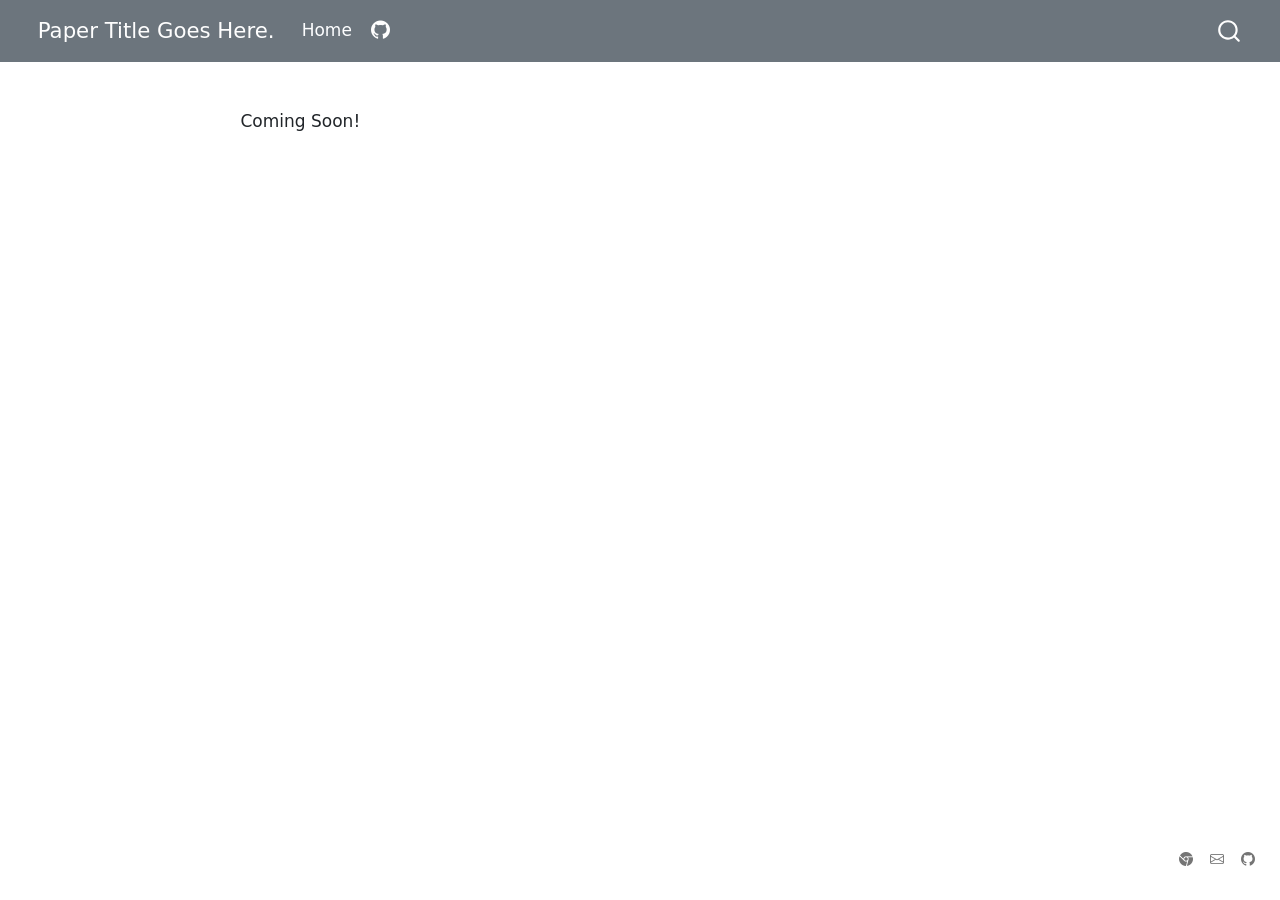
==== index.html @ 2cd63908 "deploy: 94d4c9808ed425e0e6022221e09c3ebebacd030e" ====
<!DOCTYPE html>
<html xmlns="http://www.w3.org/1999/xhtml" lang="en" xml:lang="en"><head>

<meta charset="utf-8">
<meta name="generator" content="quarto-1.9.36">

<meta name="viewport" content="width=device-width, initial-scale=1.0, user-scalable=yes">


<title>Paper Title Goes Here.</title>
<style>
/* Default styles provided by pandoc.
** See https://pandoc.org/MANUAL.html#variables-for-html for config info.
*/
code{white-space: pre-wrap;}
span.smallcaps{font-variant: small-caps;}
div.columns{display: flex; gap: min(4vw, 1.5em);}
div.column{flex: auto; overflow-x: auto;}
div.hanging-indent{margin-left: 1.5em; text-indent: -1.5em;}
ul.task-list{list-style: none;}
ul.task-list li input[type="checkbox"] {
  width: 0.8em;
  margin: 0 0.8em 0.2em -1em; /* quarto-specific, see https://github.com/quarto-dev/quarto-cli/issues/4556 */ 
  vertical-align: middle;
}
</style>


<script src="site_libs/quarto-nav/quarto-nav.js"></script>
<script src="site_libs/quarto-nav/headroom.min.js"></script>
<script src="site_libs/clipboard/clipboard.min.js"></script>
<script src="site_libs/quarto-search/autocomplete.umd.js"></script>
<script src="site_libs/quarto-search/fuse.min.js"></script>
<script src="site_libs/quarto-search/quarto-search.js"></script>
<meta name="quarto:offset" content="./">
<script src="site_libs/quarto-html/quarto.js" type="module"></script>
<script src="site_libs/quarto-html/tabsets/tabsets.js" type="module"></script>
<script src="site_libs/quarto-html/popper.min.js"></script>
<script src="site_libs/quarto-html/tippy.umd.min.js"></script>
<script src="site_libs/quarto-html/anchor.min.js"></script>
<link href="site_libs/quarto-html/tippy.css" rel="stylesheet">
<link href="site_libs/quarto-html/quarto-syntax-highlighting-845c23b38eaddc0f92fda52bfe77a8c8.css" rel="stylesheet" id="quarto-text-highlighting-styles">
<script src="site_libs/bootstrap/bootstrap.min.js"></script>
<link href="site_libs/bootstrap/bootstrap-icons.css" rel="stylesheet">
<link href="site_libs/bootstrap/bootstrap-1b2c81bd1ea8ac12a9029556f6eb99be.min.css" rel="stylesheet" append-hash="true" id="quarto-bootstrap" data-mode="light">
<script id="quarto-search-options" type="application/json">{
  "location": "navbar",
  "copy-button": false,
  "collapse-after": 3,
  "panel-placement": "end",
  "type": "overlay",
  "limit": 50,
  "keyboard-shortcut": [
    "f",
    "/",
    "s"
  ],
  "show-item-context": false,
  "language": {
    "search-no-results-text": "No results",
    "search-matching-documents-text": "matching documents",
    "search-copy-link-title": "Copy link to search",
    "search-hide-matches-text": "Hide additional matches",
    "search-more-match-text": "more match in this document",
    "search-more-matches-text": "more matches in this document",
    "search-clear-button-title": "Clear",
    "search-text-placeholder": "",
    "search-detached-cancel-button-title": "Cancel",
    "search-submit-button-title": "Submit",
    "search-label": "Search"
  }
}</script>


</head>

<body class="nav-fixed fullcontent quarto-light">

<div id="quarto-search-results"></div>
  <header id="quarto-header" class="headroom fixed-top">
    <nav class="navbar navbar-expand-lg " data-bs-theme="dark">
      <div class="navbar-container container-fluid">
      <div class="navbar-brand-container mx-auto">
    <a href="https://maplelab.net" class="navbar-brand navbar-brand-logo">
    <img src="https://maplelabs.info/wp-content/uploads/2018/05/final_head-darker-leaf-png-300x300.png" alt="" class="navbar-logo light-content">
    <img src="https://maplelabs.info/wp-content/uploads/2018/05/final_head-darker-leaf-png-300x300.png" alt="" class="navbar-logo dark-content">
    </a>
    <a class="navbar-brand" href="https://maplelab.net">
    <span class="navbar-title">Paper Title Goes Here.</span>
    </a>
  </div>
            <div id="quarto-search" class="" title="Search"></div>
          <button class="navbar-toggler" type="button" data-bs-toggle="collapse" data-bs-target="#navbarCollapse" aria-controls="navbarCollapse" role="menu" aria-expanded="false" aria-label="Toggle navigation" onclick="if (window.quartoToggleHeadroom) { window.quartoToggleHeadroom(); }">
  <span class="navbar-toggler-icon"></span>
</button>
          <div class="collapse navbar-collapse" id="navbarCollapse">
            <ul class="navbar-nav navbar-nav-scroll me-auto">
  <li class="nav-item">
    <a class="nav-link active" href="./index.html" aria-current="page"> 
<span class="menu-text">Home</span></a>
  </li>  
  <li class="nav-item compact">
    <a class="nav-link" href="https://github.com/konradswierczek/Evaluating-Transformations"> <i class="bi bi-github" role="img">
</i> 
<span class="menu-text"></span></a>
  </li>  
</ul>
          </div> <!-- /navcollapse -->
            <div class="quarto-navbar-tools">
</div>
      </div> <!-- /container-fluid -->
    </nav>
</header>
<!-- content -->
<div id="quarto-content" class="quarto-container page-columns page-rows-contents page-layout-article page-navbar">
<!-- sidebar -->
<!-- margin-sidebar -->
    
<!-- main -->
<main class="content" id="quarto-document-content"><header id="title-block-header" class="quarto-title-block"></header>




<p>Coming Soon!</p>



</main> <!-- /main -->
<script id="quarto-html-after-body" type="application/javascript">
  window.document.addEventListener("DOMContentLoaded", function (event) {
    const icon = "";
    const anchorJS = new window.AnchorJS();
    anchorJS.options = {
      placement: 'right',
      icon: icon
    };
    anchorJS.add('.anchored');
    const isCodeAnnotation = (el) => {
      for (const clz of el.classList) {
        if (clz.startsWith('code-annotation-')) {                     
          return true;
        }
      }
      return false;
    }
    const onCopySuccess = function(e) {
      // button target
      const button = e.trigger;
      // don't keep focus
      button.blur();
      // flash "checked"
      button.classList.add('code-copy-button-checked');
      var currentTitle = button.getAttribute("title");
      button.setAttribute("title", "Copied!");
      let tooltip;
      if (window.bootstrap) {
        button.setAttribute("data-bs-toggle", "tooltip");
        button.setAttribute("data-bs-placement", "left");
        button.setAttribute("data-bs-title", "Copied!");
        tooltip = new bootstrap.Tooltip(button, 
          { trigger: "manual", 
            customClass: "code-copy-button-tooltip",
            offset: [0, -8]});
        tooltip.show();    
      }
      setTimeout(function() {
        if (tooltip) {
          tooltip.hide();
          button.removeAttribute("data-bs-title");
          button.removeAttribute("data-bs-toggle");
          button.removeAttribute("data-bs-placement");
        }
        button.setAttribute("title", currentTitle);
        button.classList.remove('code-copy-button-checked');
      }, 1000);
      // clear code selection
      e.clearSelection();
    }
    const getTextToCopy = function(trigger) {
      const outerScaffold = trigger.parentElement.cloneNode(true);
      const codeEl = outerScaffold.querySelector('code');
      for (const childEl of codeEl.children) {
        if (isCodeAnnotation(childEl)) {
          childEl.remove();
        }
      }
      return codeEl.innerText;
    }
    const clipboard = new window.ClipboardJS('.code-copy-button:not([data-in-quarto-modal])', {
      text: getTextToCopy
    });
    clipboard.on('success', onCopySuccess);
    if (window.document.getElementById('quarto-embedded-source-code-modal')) {
      const clipboardModal = new window.ClipboardJS('.code-copy-button[data-in-quarto-modal]', {
        text: getTextToCopy,
        container: window.document.getElementById('quarto-embedded-source-code-modal')
      });
      clipboardModal.on('success', onCopySuccess);
    }
      var localhostRegex = new RegExp(/^(?:http|https):\/\/localhost\:?[0-9]*\//);
      var mailtoRegex = new RegExp(/^mailto:/);
        var filterRegex = new RegExp("https:\/\/konradswierczek\.github\.io\/Evaluating-Transformations");
      var isInternal = (href) => {
          return filterRegex.test(href) || localhostRegex.test(href) || mailtoRegex.test(href);
      }
      // Inspect non-navigation links and adorn them if external
     var links = window.document.querySelectorAll('a[href]:not(.nav-link):not(.navbar-brand):not(.toc-action):not(.sidebar-link):not(.sidebar-item-toggle):not(.pagination-link):not(.no-external):not([aria-hidden]):not(.dropdown-item):not(.quarto-navigation-tool):not(.about-link)');
      for (var i=0; i<links.length; i++) {
        const link = links[i];
        if (!isInternal(link.href)) {
          // undo the damage that might have been done by quarto-nav.js in the case of
          // links that we want to consider external
          if (link.dataset.originalHref !== undefined) {
            link.href = link.dataset.originalHref;
          }
        }
      }
    function tippyHover(el, contentFn, onTriggerFn, onUntriggerFn) {
      const config = {
        allowHTML: true,
        maxWidth: 500,
        delay: 100,
        arrow: false,
        appendTo: function(el) {
            return el.parentElement;
        },
        interactive: true,
        interactiveBorder: 10,
        theme: 'quarto',
        placement: 'bottom-start',
      };
      if (contentFn) {
        config.content = contentFn;
      }
      if (onTriggerFn) {
        config.onTrigger = onTriggerFn;
      }
      if (onUntriggerFn) {
        config.onUntrigger = onUntriggerFn;
      }
      window.tippy(el, config); 
    }
    const noterefs = window.document.querySelectorAll('a[role="doc-noteref"]');
    for (var i=0; i<noterefs.length; i++) {
      const ref = noterefs[i];
      tippyHover(ref, function() {
        // use id or data attribute instead here
        let href = ref.getAttribute('data-footnote-href') || ref.getAttribute('href');
        try { href = new URL(href).hash; } catch {}
        const id = href.replace(/^#\/?/, "");
        const note = window.document.getElementById(id);
        if (note) {
          return note.innerHTML;
        } else {
          return "";
        }
      });
    }
    const xrefs = window.document.querySelectorAll('a.quarto-xref');
    const processXRef = (id, note) => {
      // Strip column container classes
      const stripColumnClz = (el) => {
        el.classList.remove("page-full", "page-columns");
        if (el.children) {
          for (const child of el.children) {
            stripColumnClz(child);
          }
        }
      }
      stripColumnClz(note)
      if (id === null || id.startsWith('sec-')) {
        // Special case sections, only their first couple elements
        const container = document.createElement("div");
        if (note.children && note.children.length > 2) {
          container.appendChild(note.children[0].cloneNode(true));
          for (let i = 1; i < note.children.length; i++) {
            const child = note.children[i];
            if (child.tagName === "P" && child.innerText === "") {
              continue;
            } else {
              container.appendChild(child.cloneNode(true));
              break;
            }
          }
          if (window.Quarto?.typesetMath) {
            window.Quarto.typesetMath(container);
          }
          return container.innerHTML
        } else {
          if (window.Quarto?.typesetMath) {
            window.Quarto.typesetMath(note);
          }
          return note.innerHTML;
        }
      } else {
        // Remove any anchor links if they are present
        const anchorLink = note.querySelector('a.anchorjs-link');
        if (anchorLink) {
          anchorLink.remove();
        }
        if (window.Quarto?.typesetMath) {
          window.Quarto.typesetMath(note);
        }
        if (note.classList.contains("callout")) {
          return note.outerHTML;
        } else {
          return note.innerHTML;
        }
      }
    }
    for (var i=0; i<xrefs.length; i++) {
      const xref = xrefs[i];
      tippyHover(xref, undefined, function(instance) {
        instance.disable();
        let url = xref.getAttribute('href');
        let hash = undefined; 
        if (url.startsWith('#')) {
          hash = url;
        } else {
          try { hash = new URL(url).hash; } catch {}
        }
        if (hash) {
          const id = hash.replace(/^#\/?/, "");
          const note = window.document.getElementById(id);
          if (note !== null) {
            try {
              const html = processXRef(id, note.cloneNode(true));
              instance.setContent(html);
            } finally {
              instance.enable();
              instance.show();
            }
          } else {
            // See if we can fetch this
            fetch(url.split('#')[0])
            .then(res => res.text())
            .then(html => {
              const parser = new DOMParser();
              const htmlDoc = parser.parseFromString(html, "text/html");
              const note = htmlDoc.getElementById(id);
              if (note !== null) {
                const html = processXRef(id, note);
                instance.setContent(html);
              } 
            }).finally(() => {
              instance.enable();
              instance.show();
            });
          }
        } else {
          // See if we can fetch a full url (with no hash to target)
          // This is a special case and we should probably do some content thinning / targeting
          fetch(url)
          .then(res => res.text())
          .then(html => {
            const parser = new DOMParser();
            const htmlDoc = parser.parseFromString(html, "text/html");
            const note = htmlDoc.querySelector('main.content');
            if (note !== null) {
              // This should only happen for chapter cross references
              // (since there is no id in the URL)
              // remove the first header
              if (note.children.length > 0 && note.children[0].tagName === "HEADER") {
                note.children[0].remove();
              }
              const html = processXRef(null, note);
              instance.setContent(html);
            } 
          }).finally(() => {
            instance.enable();
            instance.show();
          });
        }
      }, function(instance) {
      });
    }
        let selectedAnnoteEl;
        const selectorForAnnotation = ( cell, annotation) => {
          let cellAttr = 'data-code-cell="' + cell + '"';
          let lineAttr = 'data-code-annotation="' +  annotation + '"';
          const selector = 'span[' + cellAttr + '][' + lineAttr + ']';
          return selector;
        }
        const selectCodeLines = (annoteEl) => {
          const doc = window.document;
          const targetCell = annoteEl.getAttribute("data-target-cell");
          const targetAnnotation = annoteEl.getAttribute("data-target-annotation");
          const annoteSpan = window.document.querySelector(selectorForAnnotation(targetCell, targetAnnotation));
          const lines = annoteSpan.getAttribute("data-code-lines").split(",");
          const lineIds = lines.map((line) => {
            return targetCell + "-" + line;
          })
          let top = null;
          let height = null;
          let parent = null;
          if (lineIds.length > 0) {
              //compute the position of the single el (top and bottom and make a div)
              const el = window.document.getElementById(lineIds[0]);
              top = el.offsetTop;
              height = el.offsetHeight;
              parent = el.parentElement.parentElement;
            if (lineIds.length > 1) {
              const lastEl = window.document.getElementById(lineIds[lineIds.length - 1]);
              const bottom = lastEl.offsetTop + lastEl.offsetHeight;
              height = bottom - top;
            }
            if (top !== null && height !== null && parent !== null) {
              // cook up a div (if necessary) and position it 
              let div = window.document.getElementById("code-annotation-line-highlight");
              if (div === null) {
                div = window.document.createElement("div");
                div.setAttribute("id", "code-annotation-line-highlight");
                div.style.position = 'absolute';
                parent.appendChild(div);
              }
              div.style.top = top - 2 + "px";
              div.style.height = height + 4 + "px";
              div.style.left = 0;
              let gutterDiv = window.document.getElementById("code-annotation-line-highlight-gutter");
              if (gutterDiv === null) {
                gutterDiv = window.document.createElement("div");
                gutterDiv.setAttribute("id", "code-annotation-line-highlight-gutter");
                gutterDiv.style.position = 'absolute';
                const codeCell = window.document.getElementById(targetCell);
                const gutter = codeCell.querySelector('.code-annotation-gutter');
                gutter.appendChild(gutterDiv);
              }
              gutterDiv.style.top = top - 2 + "px";
              gutterDiv.style.height = height + 4 + "px";
            }
            selectedAnnoteEl = annoteEl;
          }
        };
        const unselectCodeLines = () => {
          const elementsIds = ["code-annotation-line-highlight", "code-annotation-line-highlight-gutter"];
          elementsIds.forEach((elId) => {
            const div = window.document.getElementById(elId);
            if (div) {
              div.remove();
            }
          });
          selectedAnnoteEl = undefined;
        };
          // Handle positioning of the toggle
      window.addEventListener(
        "resize",
        throttle(() => {
          elRect = undefined;
          if (selectedAnnoteEl) {
            selectCodeLines(selectedAnnoteEl);
          }
        }, 10)
      );
      function throttle(fn, ms) {
      let throttle = false;
      let timer;
        return (...args) => {
          if(!throttle) { // first call gets through
              fn.apply(this, args);
              throttle = true;
          } else { // all the others get throttled
              if(timer) clearTimeout(timer); // cancel #2
              timer = setTimeout(() => {
                fn.apply(this, args);
                timer = throttle = false;
              }, ms);
          }
        };
      }
        // Attach click handler to the DT
        const annoteDls = window.document.querySelectorAll('dt[data-target-cell]');
        for (const annoteDlNode of annoteDls) {
          annoteDlNode.addEventListener('click', (event) => {
            const clickedEl = event.target;
            if (clickedEl !== selectedAnnoteEl) {
              unselectCodeLines();
              const activeEl = window.document.querySelector('dt[data-target-cell].code-annotation-active');
              if (activeEl) {
                activeEl.classList.remove('code-annotation-active');
              }
              selectCodeLines(clickedEl);
              clickedEl.classList.add('code-annotation-active');
            } else {
              // Unselect the line
              unselectCodeLines();
              clickedEl.classList.remove('code-annotation-active');
            }
          });
        }
    const findCites = (el) => {
      const parentEl = el.parentElement;
      if (parentEl) {
        const cites = parentEl.dataset.cites;
        if (cites) {
          return {
            el,
            cites: cites.split(' ')
          };
        } else {
          return findCites(el.parentElement)
        }
      } else {
        return undefined;
      }
    };
    var bibliorefs = window.document.querySelectorAll('a[role="doc-biblioref"]');
    for (var i=0; i<bibliorefs.length; i++) {
      const ref = bibliorefs[i];
      const citeInfo = findCites(ref);
      if (citeInfo) {
        tippyHover(citeInfo.el, function() {
          var popup = window.document.createElement('div');
          citeInfo.cites.forEach(function(cite) {
            var citeDiv = window.document.createElement('div');
            citeDiv.classList.add('hanging-indent');
            citeDiv.classList.add('csl-entry');
            var biblioDiv = window.document.getElementById('ref-' + cite);
            if (biblioDiv) {
              citeDiv.innerHTML = biblioDiv.innerHTML;
            }
            popup.appendChild(citeDiv);
          });
          return popup.innerHTML;
        });
      }
    }
  });
  </script>
</div> <!-- /content -->
<footer class="footer">
  <div class="nav-footer">
    <div class="nav-footer-left">
      &nbsp;
    </div>   
    <div class="nav-footer-center">
      &nbsp;
    </div>
    <div class="nav-footer-right">
      <ul class="footer-items list-unstyled">
    <li class="nav-item compact">
    <a class="nav-link" href="https://konradswierczek.ca">
      <i class="bi bi-browser-chrome" role="img">
</i> 
    </a>
  </li>  
    <li class="nav-item compact">
    <a class="nav-link" href="mailto:swierckj@mcmaster.ca">
      <i class="bi bi-envelope" role="img">
</i> 
    </a>
  </li>  
    <li class="nav-item compact">
    <a class="nav-link" href="https://github.com/konradswierczek/Evaluating-Transformations">
      <i class="bi bi-github" role="img">
</i> 
    </a>
  </li>  
</ul>
    </div>
  </div>
</footer>




</body></html>
---- site_libs/quarto-html/tippy.css ----
.tippy-box[data-animation=fade][data-state=hidden]{opacity:0}[data-tippy-root]{max-width:calc(100vw - 10px)}.tippy-box{position:relative;background-color:#333;color:#fff;border-radius:4px;font-size:14px;line-height:1.4;white-space:normal;outline:0;transition-property:transform,visibility,opacity}.tippy-box[data-placement^=top]>.tippy-arrow{bottom:0}.tippy-box[data-placement^=top]>.tippy-arrow:before{bottom:-7px;left:0;border-width:8px 8px 0;border-top-color:initial;transform-origin:center top}.tippy-box[data-placement^=bottom]>.tippy-arrow{top:0}.tippy-box[data-placement^=bottom]>.tippy-arrow:before{top:-7px;left:0;border-width:0 8px 8px;border-bottom-color:initial;transform-origin:center bottom}.tippy-box[data-placement^=left]>.tippy-arrow{right:0}.tippy-box[data-placement^=left]>.tippy-arrow:before{border-width:8px 0 8px 8px;border-left-color:initial;right:-7px;transform-origin:center left}.tippy-box[data-placement^=right]>.tippy-arrow{left:0}.tippy-box[data-placement^=right]>.tippy-arrow:before{left:-7px;border-width:8px 8px 8px 0;border-right-color:initial;transform-origin:center right}.tippy-box[data-inertia][data-state=visible]{transition-timing-function:cubic-bezier(.54,1.5,.38,1.11)}.tippy-arrow{width:16px;height:16px;color:#333}.tippy-arrow:before{content:"";position:absolute;border-color:transparent;border-style:solid}.tippy-content{position:relative;padding:5px 9px;z-index:1}
---- site_libs/quarto-html/quarto-syntax-highlighting-845c23b38eaddc0f92fda52bfe77a8c8.css ----
/* quarto syntax highlight colors */
:root {
  --quarto-hl-ot-color: #003B4F;
  --quarto-hl-at-color: #657422;
  --quarto-hl-ss-color: #20794D;
  --quarto-hl-an-color: #5E5E5E;
  --quarto-hl-fu-color: #4758AB;
  --quarto-hl-st-color: #20794D;
  --quarto-hl-cf-color: #003B4F;
  --quarto-hl-op-color: #5E5E5E;
  --quarto-hl-er-color: #AD0000;
  --quarto-hl-bn-color: #AD0000;
  --quarto-hl-al-color: #AD0000;
  --quarto-hl-va-color: #111111;
  --quarto-hl-bu-color: inherit;
  --quarto-hl-ex-color: inherit;
  --quarto-hl-pp-color: #AD0000;
  --quarto-hl-in-color: #5E5E5E;
  --quarto-hl-vs-color: #20794D;
  --quarto-hl-wa-color: #5E5E5E;
  --quarto-hl-do-color: #5E5E5E;
  --quarto-hl-im-color: #00769E;
  --quarto-hl-ch-color: #20794D;
  --quarto-hl-dt-color: #AD0000;
  --quarto-hl-fl-color: #AD0000;
  --quarto-hl-co-color: #5E5E5E;
  --quarto-hl-cv-color: #5E5E5E;
  --quarto-hl-cn-color: #8f5902;
  --quarto-hl-sc-color: #5E5E5E;
  --quarto-hl-dv-color: #AD0000;
  --quarto-hl-kw-color: #003B4F;
}

/* other quarto variables */
:root {
  --quarto-font-monospace: SFMono-Regular, Menlo, Monaco, Consolas, "Liberation Mono", "Courier New", monospace;
}

/* syntax highlight based on Pandoc's rules */
pre > code.sourceCode > span {
  color: #003B4F;
}

code.sourceCode > span {
  color: #003B4F;
}

div.sourceCode,
div.sourceCode pre.sourceCode {
  color: #003B4F;
}

/* Normal */
code span {
  color: #003B4F;
}

/* Alert */
code span.al {
  color: #AD0000;
  font-style: inherit;
}

/* Annotation */
code span.an {
  color: #5E5E5E;
  font-style: inherit;
}

/* Attribute */
code span.at {
  color: #657422;
  font-style: inherit;
}

/* BaseN */
code span.bn {
  color: #AD0000;
  font-style: inherit;
}

/* BuiltIn */
code span.bu {
  font-style: inherit;
}

/* ControlFlow */
code span.cf {
  color: #003B4F;
  font-weight: bold;
  font-style: inherit;
}

/* Char */
code span.ch {
  color: #20794D;
  font-style: inherit;
}

/* Constant */
code span.cn {
  color: #8f5902;
  font-style: inherit;
}

/* Comment */
code span.co {
  color: #5E5E5E;
  font-style: inherit;
}

/* CommentVar */
code span.cv {
  color: #5E5E5E;
  font-style: italic;
}

/* Documentation */
code span.do {
  color: #5E5E5E;
  font-style: italic;
}

/* DataType */
code span.dt {
  color: #AD0000;
  font-style: inherit;
}

/* DecVal */
code span.dv {
  color: #AD0000;
  font-style: inherit;
}

/* Error */
code span.er {
  color: #AD0000;
  font-style: inherit;
}

/* Extension */
code span.ex {
  font-style: inherit;
}

/* Float */
code span.fl {
  color: #AD0000;
  font-style: inherit;
}

/* Function */
code span.fu {
  color: #4758AB;
  font-style: inherit;
}

/* Import */
code span.im {
  color: #00769E;
  font-style: inherit;
}

/* Information */
code span.in {
  color: #5E5E5E;
  font-style: inherit;
}

/* Keyword */
code span.kw {
  color: #003B4F;
  font-weight: bold;
  font-style: inherit;
}

/* Operator */
code span.op {
  color: #5E5E5E;
  font-style: inherit;
}

/* Other */
code span.ot {
  color: #003B4F;
  font-style: inherit;
}

/* Preprocessor */
code span.pp {
  color: #AD0000;
  font-style: inherit;
}

/* SpecialChar */
code span.sc {
  color: #5E5E5E;
  font-style: inherit;
}

/* SpecialString */
code span.ss {
  color: #20794D;
  font-style: inherit;
}

/* String */
code span.st {
  color: #20794D;
  font-style: inherit;
}

/* Variable */
code span.va {
  color: #111111;
  font-style: inherit;
}

/* VerbatimString */
code span.vs {
  color: #20794D;
  font-style: inherit;
}

/* Warning */
code span.wa {
  color: #5E5E5E;
  font-style: italic;
}

.prevent-inlining {
  content: "</";
}

/*# sourceMappingURL=ac89f0bb514bba72461919f78549e31c.css.map */
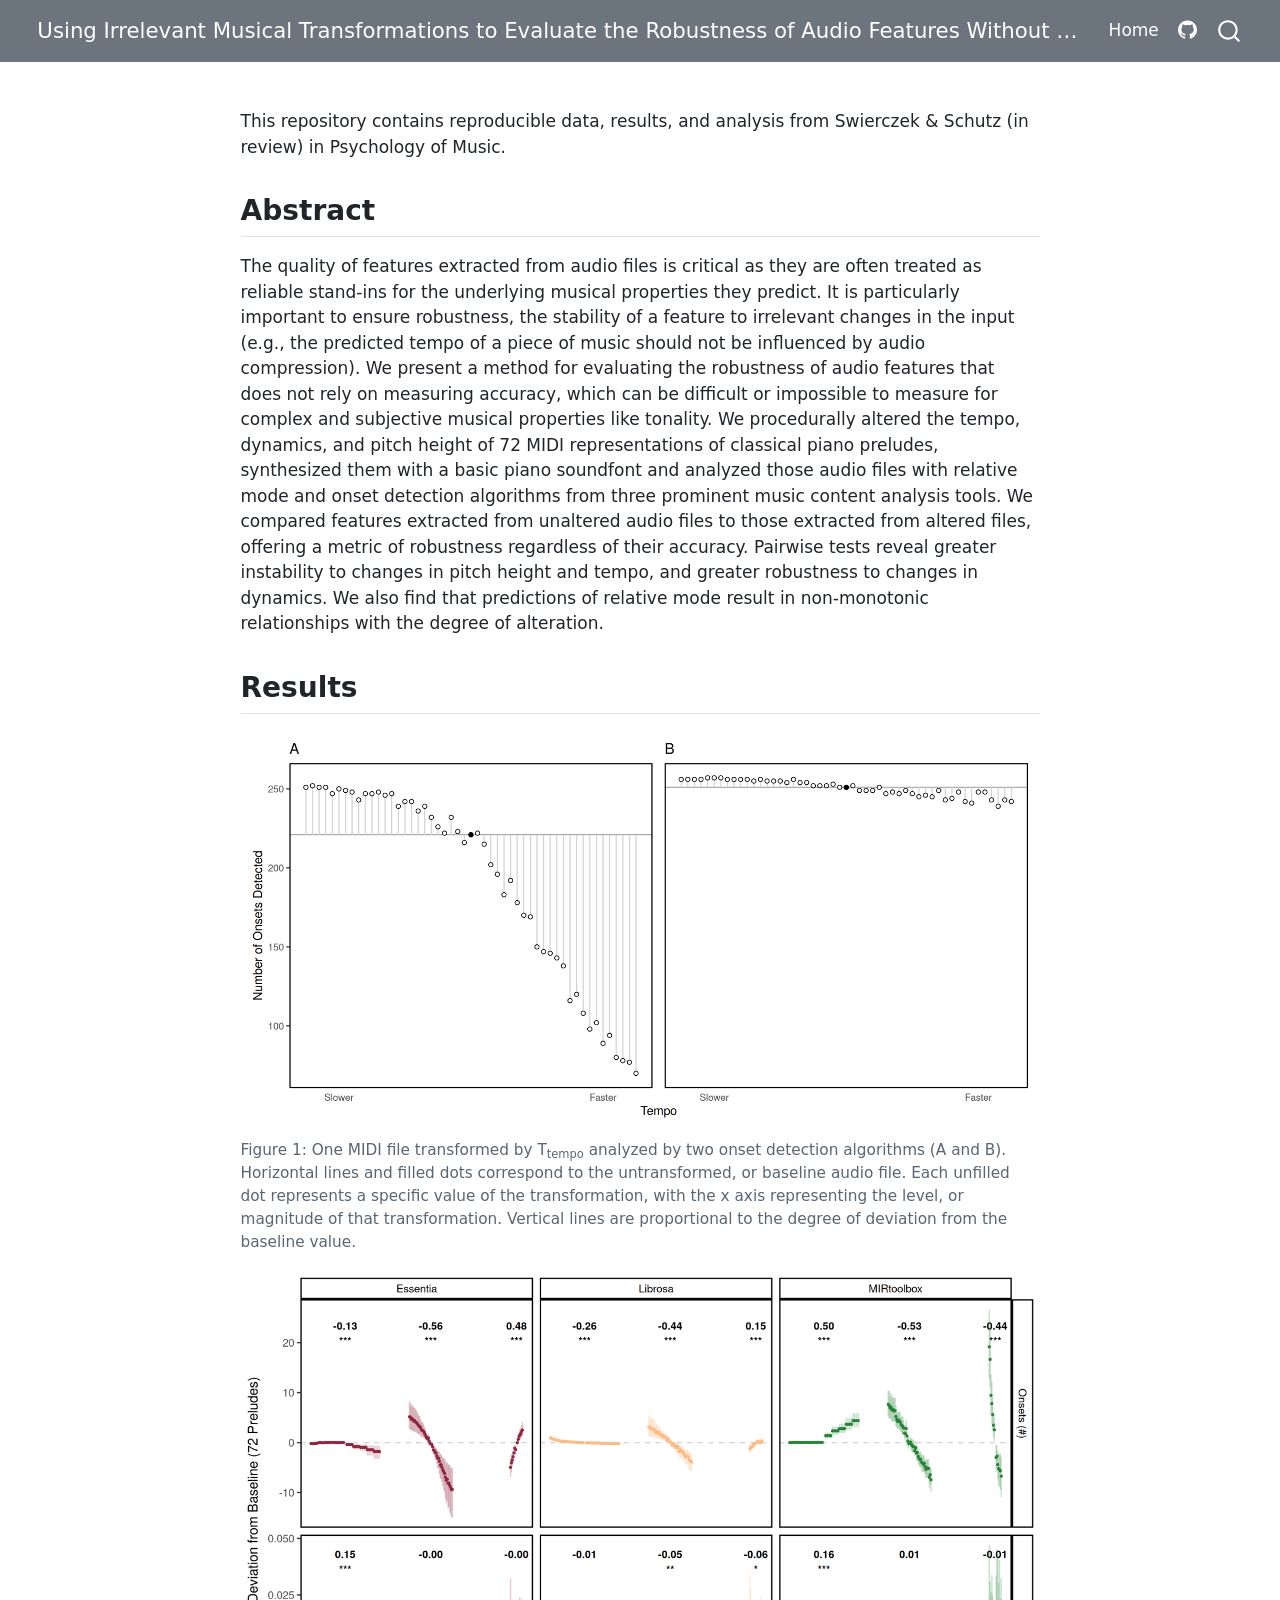
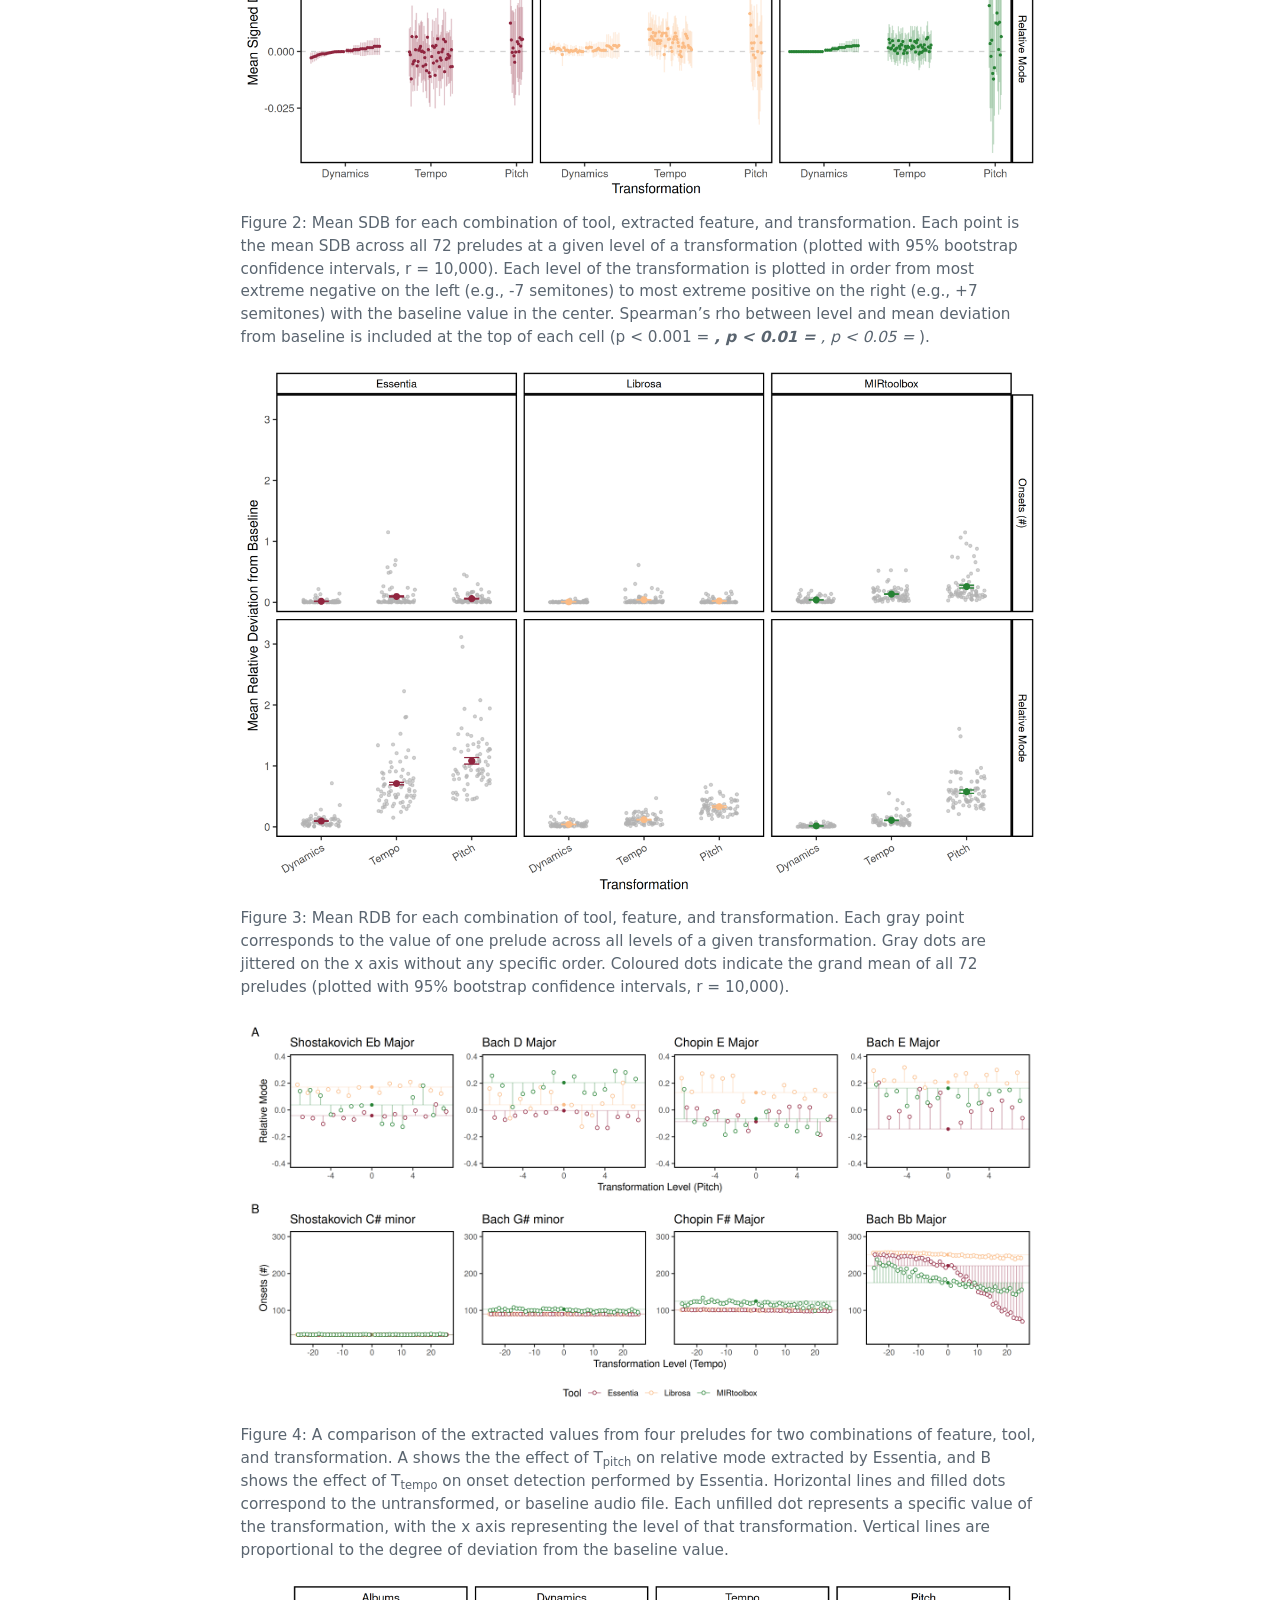
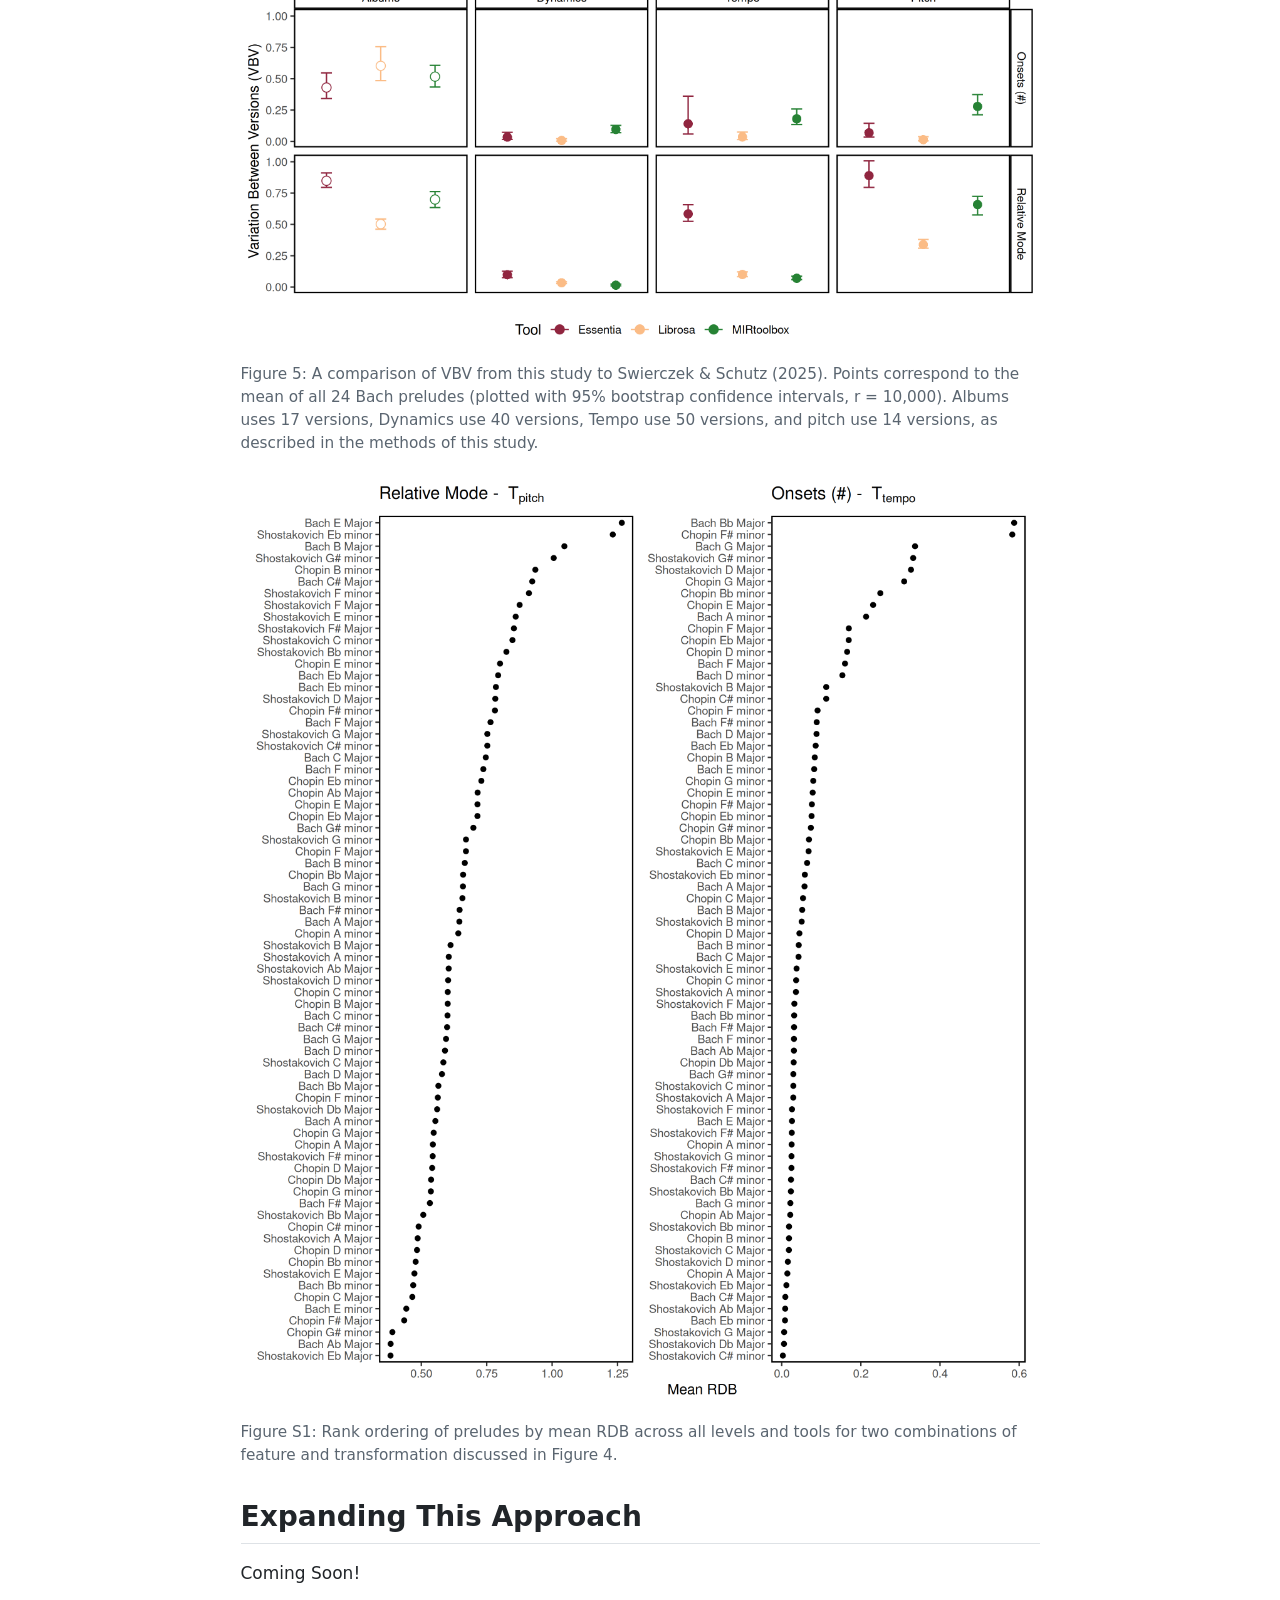
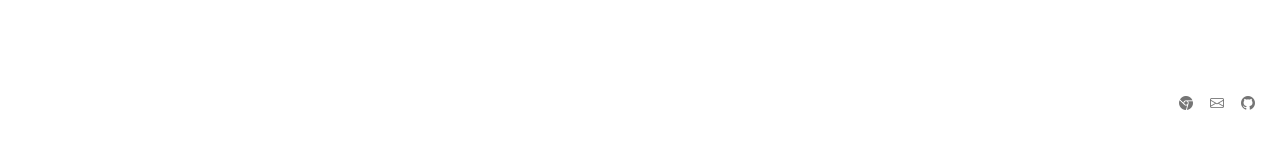
==== commit 8b6b7157: "deploy: 90d7062e809a539ee7b2c48007c575e54e9d30be" ====
--- a/index.html
+++ b/index.html
@@ -7,7 +7,7 @@
 <meta name="viewport" content="width=device-width, initial-scale=1.0, user-scalable=yes">
 
 
-<title>Paper Title Goes Here.</title>
+<title>Using Irrelevant Musical Transformations to Evaluate the Robustness of Audio Features Without Ground Truth</title>
 <style>
 /* Default styles provided by pandoc.
 ** See https://pandoc.org/MANUAL.html#variables-for-html for config info.
@@ -86,7 +86,7 @@
     <img src="https://maplelabs.info/wp-content/uploads/2018/05/final_head-darker-leaf-png-300x300.png" alt="" class="navbar-logo dark-content">
     </a>
     <a class="navbar-brand" href="https://maplelab.net">
-    <span class="navbar-title">Paper Title Goes Here.</span>
+    <span class="navbar-title">Using Irrelevant Musical Transformations to Evaluate the Robustness of Audio Features Without Ground Truth</span>
     </a>
   </div>
             <div id="quarto-search" class="" title="Search"></div>
@@ -122,9 +122,56 @@
 
 
 
+<p>This repository contains reproducible data, results, and analysis from Swierczek &amp; Schutz (in review) in Psychology of Music.</p>
+<section id="abstract" class="level2">
+<h2 class="anchored" data-anchor-id="abstract">Abstract</h2>
+<p>The quality of features extracted from audio files is critical as they are often treated as reliable stand-ins for the underlying musical properties they predict. It is particularly important to ensure robustness, the stability of a feature to irrelevant changes in the input (e.g., the predicted tempo of a piece of music should not be influenced by audio compression). We present a method for evaluating the robustness of audio features that does not rely on measuring accuracy, which can be difficult or impossible to measure for complex and subjective musical properties like tonality. We procedurally altered the tempo, dynamics, and pitch height of 72 MIDI representations of classical piano preludes, synthesized them with a basic piano soundfont and analyzed those audio files with relative mode and onset detection algorithms from three prominent music content analysis tools. We compared features extracted from unaltered audio files to those extracted from altered files, offering a metric of robustness regardless of their accuracy. Pairwise tests reveal greater instability to changes in pitch height and tempo, and greater robustness to changes in dynamics. We also find that predictions of relative mode result in non-monotonic relationships with the degree of alteration.</p>
+</section>
+<section id="results" class="level2">
+<h2 class="anchored" data-anchor-id="results">Results</h2>
+<div class="quarto-figure quarto-figure-center">
+<figure class="figure">
+<p><img src="img/figure_1.png" class="img-fluid figure-img"></p>
+<figcaption>Figure 1: One MIDI file transformed by T<sub>tempo</sub> analyzed by two onset detection algorithms (A and B). Horizontal lines and filled dots correspond to the untransformed, or baseline audio file. Each unfilled dot represents a specific value of the transformation, with the x axis representing the level, or magnitude of that transformation. Vertical lines are proportional to the degree of deviation from the baseline value.</figcaption>
+</figure>
+</div>
+<div class="quarto-figure quarto-figure-center">
+<figure class="figure">
+<p><img src="img/figure_2.png" class="img-fluid figure-img"></p>
+<figcaption>Figure 2: Mean SDB for each combination of tool, extracted feature, and transformation. Each point is the mean SDB across all 72 preludes at a given level of a transformation (plotted with 95% bootstrap confidence intervals, r = 10,000). Each level of the transformation is plotted in order from most extreme negative on the left (e.g., -7 semitones) to most extreme positive on the right (e.g., +7 semitones) with the baseline value in the center. Spearman’s rho between level and mean deviation from baseline is included at the top of each cell (p &lt; 0.001 = <em><strong>, p &lt; 0.01 =</strong> , p &lt; 0.05 =</em> ).</figcaption>
+</figure>
+</div>
+<div class="quarto-figure quarto-figure-center">
+<figure class="figure">
+<p><img src="img/figure_3.png" class="img-fluid figure-img"></p>
+<figcaption>Figure 3: Mean RDB for each combination of tool, feature, and transformation. Each gray point corresponds to the value of one prelude across all levels of a given transformation. Gray dots are jittered on the x axis without any specific order. Coloured dots indicate the grand mean of all 72 preludes (plotted with 95% bootstrap confidence intervals, r = 10,000).</figcaption>
+</figure>
+</div>
+<div class="quarto-figure quarto-figure-center">
+<figure class="figure">
+<p><img src="img/figure_4.png" class="img-fluid figure-img"></p>
+<figcaption>Figure 4: A comparison of the extracted values from four preludes for two combinations of feature, tool, and transformation. A shows the the effect of T<sub>pitch</sub> on relative mode extracted by Essentia, and B shows the effect of T<sub>tempo</sub> on onset detection performed by Essentia. Horizontal lines and filled dots correspond to the untransformed, or baseline audio file. Each unfilled dot represents a specific value of the transformation, with the x axis representing the level of that transformation. Vertical lines are proportional to the degree of deviation from the baseline value.</figcaption>
+</figure>
+</div>
+<div class="quarto-figure quarto-figure-center">
+<figure class="figure">
+<p><img src="img/figure_5.png" class="img-fluid figure-img"></p>
+<figcaption>Figure 5: A comparison of VBV from this study to Swierczek &amp; Schutz (2025). Points correspond to the mean of all 24 Bach preludes (plotted with 95% bootstrap confidence intervals, r = 10,000). Albums uses 17 versions, Dynamics use 40 versions, Tempo use 50 versions, and pitch use 14 versions, as described in the methods of this study.</figcaption>
+</figure>
+</div>
+<div class="quarto-figure quarto-figure-center">
+<figure class="figure">
+<p><img src="img/figure_s1.png" class="img-fluid figure-img"></p>
+<figcaption>Figure S1: Rank ordering of preludes by mean RDB across all levels and tools for two combinations of feature and transformation discussed in Figure 4.</figcaption>
+</figure>
+</div>
+</section>
+<section id="expanding-this-approach" class="level2">
+<h2 class="anchored" data-anchor-id="expanding-this-approach">Expanding This Approach</h2>
 <p>Coming Soon!</p>
 
 
+</section>
 
 </main> <!-- /main -->
 <script id="quarto-html-after-body" type="application/javascript">
